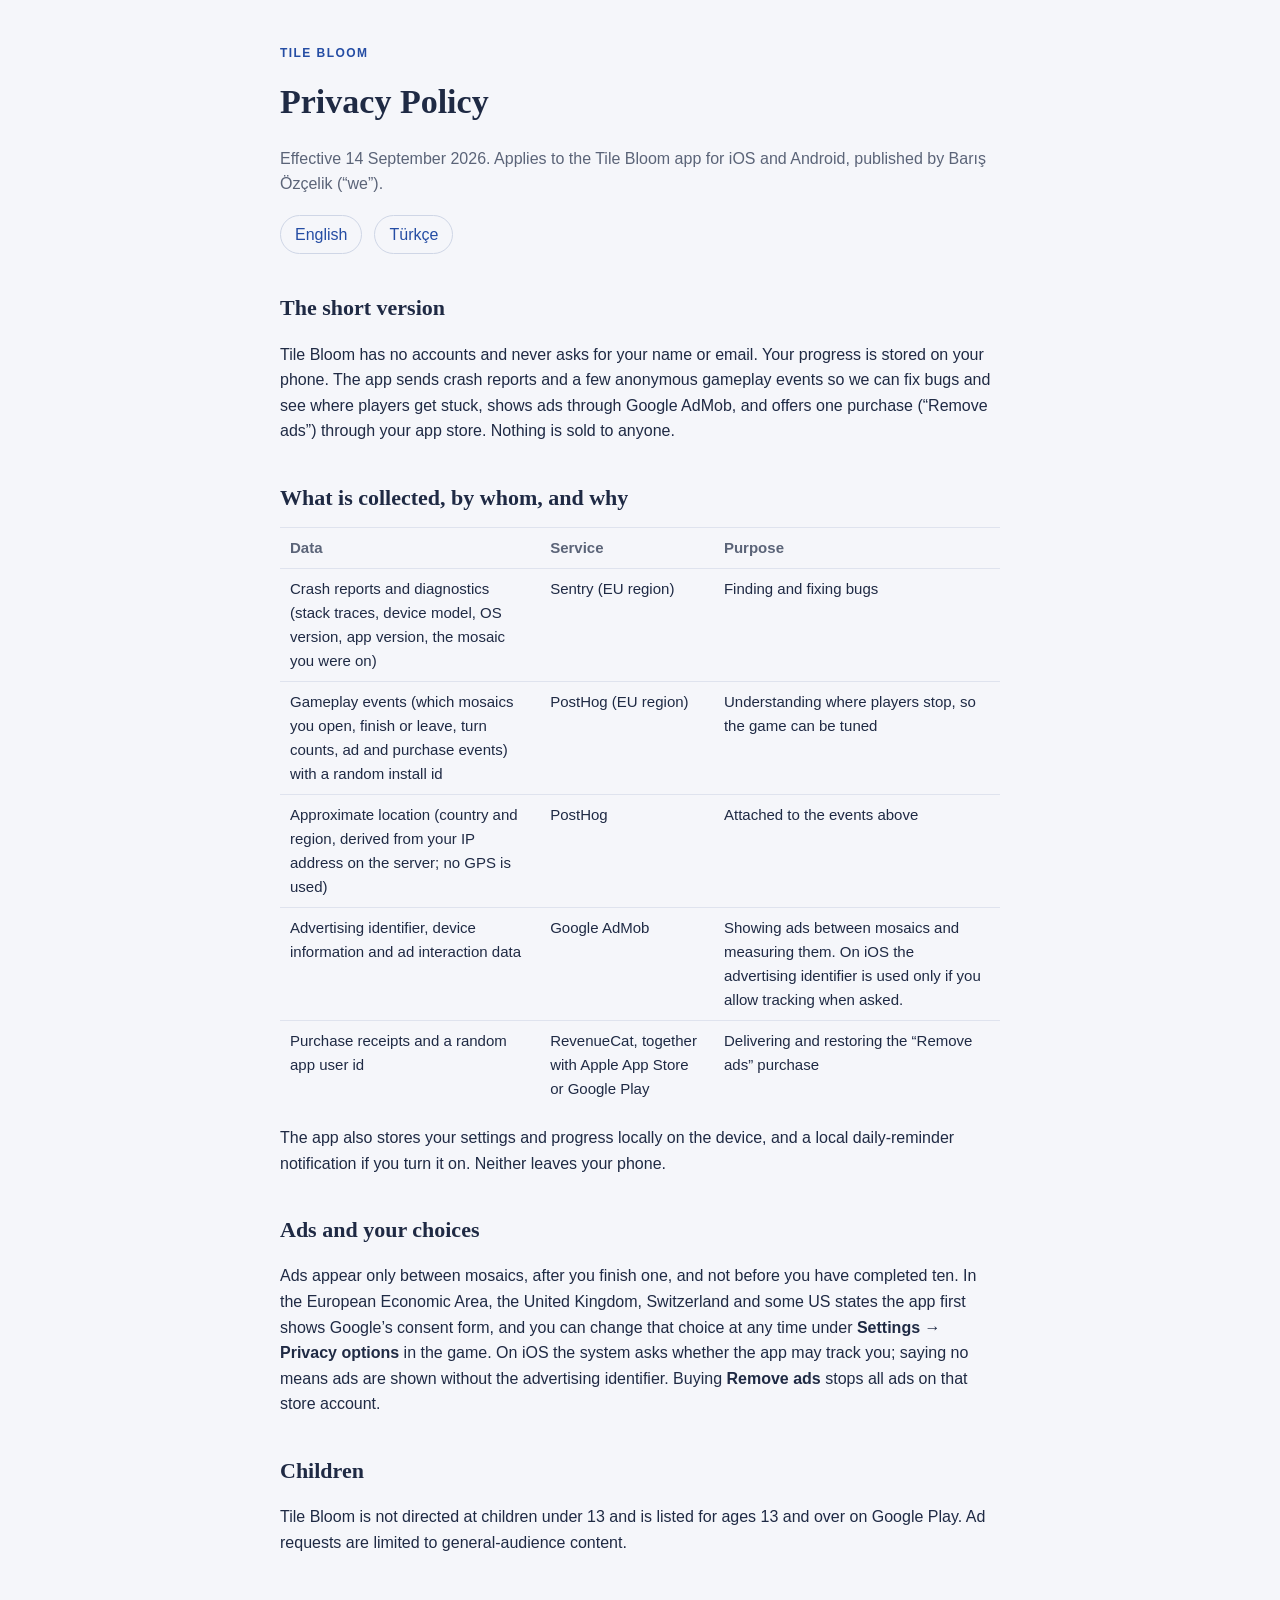
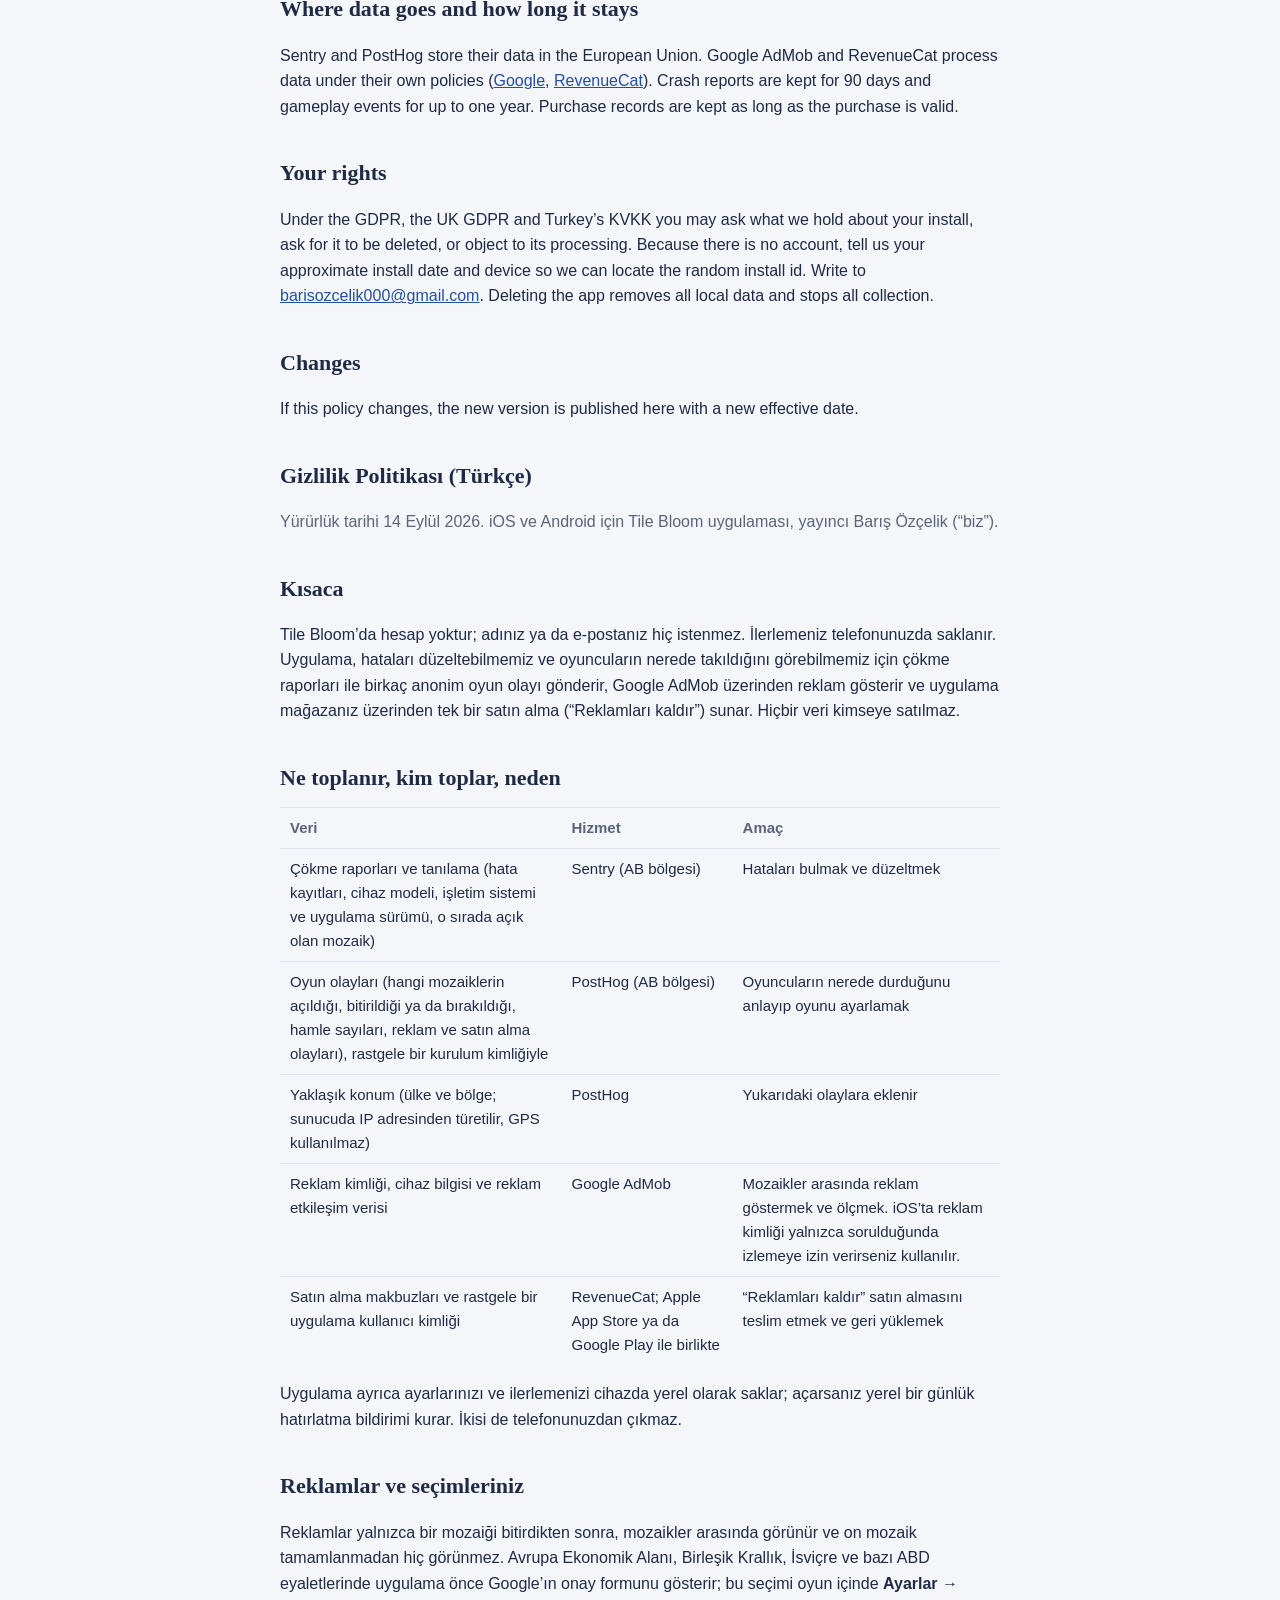
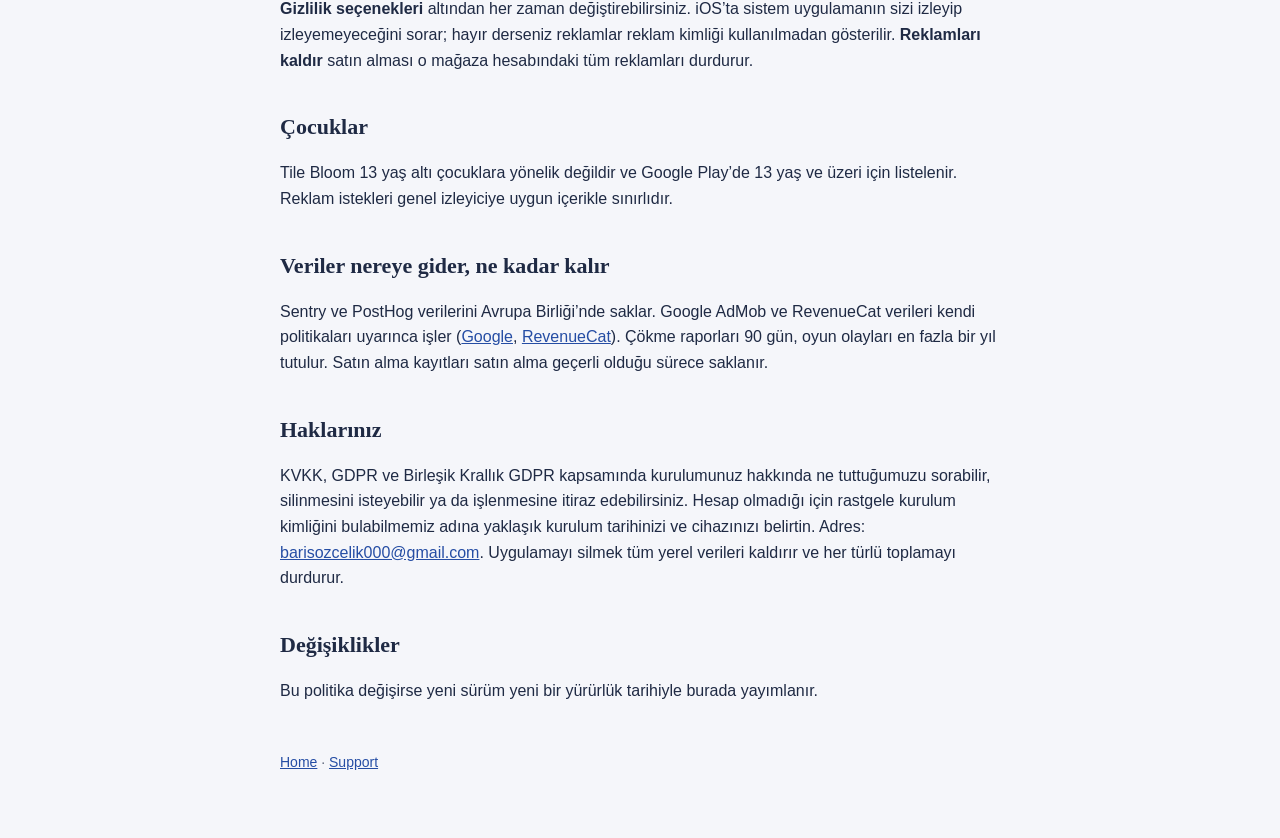
==== tile-bloom/privacy.html @ 5903bb20 "Move Tile Bloom pages under /tile-bloom, add a games index Co-Authored-By: Claude Fable 5.1 <noreply" ====
<!doctype html>
<html lang="en"><head><meta charset="utf-8"><meta name="viewport" content="width=device-width, initial-scale=1"><title>Tile Bloom – Privacy Policy</title><link rel="stylesheet" href="../style.css"></head>
<body><main>
<p class="kicker">Tile Bloom</p>
<h1>Privacy Policy</h1>
<p class="muted">Effective 14 September 2026. Applies to the Tile Bloom app for iOS and Android, published by Barış Özçelik (“we”).</p>
<div class="lang"><a href="#en">English</a><a href="#tr">Türkçe</a></div>

<section id="en">
<h2>The short version</h2>
<p>Tile Bloom has no accounts and never asks for your name or email. Your progress is stored on your phone. The app sends crash reports and a few anonymous gameplay events so we can fix bugs and see where players get stuck, shows ads through Google AdMob, and offers one purchase (“Remove ads”) through your app store. Nothing is sold to anyone.</p>

<h2>What is collected, by whom, and why</h2>
<table>
<tr><th>Data</th><th>Service</th><th>Purpose</th></tr>
<tr><td>Crash reports and diagnostics (stack traces, device model, OS version, app version, the mosaic you were on)</td><td>Sentry (EU region)</td><td>Finding and fixing bugs</td></tr>
<tr><td>Gameplay events (which mosaics you open, finish or leave, turn counts, ad and purchase events) with a random install id</td><td>PostHog (EU region)</td><td>Understanding where players stop, so the game can be tuned</td></tr>
<tr><td>Approximate location (country and region, derived from your IP address on the server; no GPS is used)</td><td>PostHog</td><td>Attached to the events above</td></tr>
<tr><td>Advertising identifier, device information and ad interaction data</td><td>Google AdMob</td><td>Showing ads between mosaics and measuring them. On iOS the advertising identifier is used only if you allow tracking when asked.</td></tr>
<tr><td>Purchase receipts and a random app user id</td><td>RevenueCat, together with Apple App Store or Google Play</td><td>Delivering and restoring the “Remove ads” purchase</td></tr>
</table>
<p>The app also stores your settings and progress locally on the device, and a local daily-reminder notification if you turn it on. Neither leaves your phone.</p>

<h2>Ads and your choices</h2>
<p>Ads appear only between mosaics, after you finish one, and not before you have completed ten. In the European Economic Area, the United Kingdom, Switzerland and some US states the app first shows Google’s consent form, and you can change that choice at any time under <strong>Settings → Privacy options</strong> in the game. On iOS the system asks whether the app may track you; saying no means ads are shown without the advertising identifier. Buying <strong>Remove ads</strong> stops all ads on that store account.</p>

<h2>Children</h2>
<p>Tile Bloom is not directed at children under 13 and is listed for ages 13 and over on Google Play. Ad requests are limited to general-audience content.</p>

<h2>Where data goes and how long it stays</h2>
<p>Sentry and PostHog store their data in the European Union. Google AdMob and RevenueCat process data under their own policies (<a href="https://policies.google.com/privacy">Google</a>, <a href="https://www.revenuecat.com/privacy">RevenueCat</a>). Crash reports are kept for 90 days and gameplay events for up to one year. Purchase records are kept as long as the purchase is valid.</p>

<h2>Your rights</h2>
<p>Under the GDPR, the UK GDPR and Turkey’s KVKK you may ask what we hold about your install, ask for it to be deleted, or object to its processing. Because there is no account, tell us your approximate install date and device so we can locate the random install id. Write to <a href="mailto:barisozcelik000@gmail.com">barisozcelik000@gmail.com</a>. Deleting the app removes all local data and stops all collection.</p>

<h2>Changes</h2>
<p>If this policy changes, the new version is published here with a new effective date.</p>
</section>

<section id="tr" lang="tr">
<h2>Gizlilik Politikası (Türkçe)</h2>
<p class="muted">Yürürlük tarihi 14 Eylül 2026. iOS ve Android için Tile Bloom uygulaması, yayıncı Barış Özçelik (“biz”).</p>

<h2>Kısaca</h2>
<p>Tile Bloom’da hesap yoktur; adınız ya da e-postanız hiç istenmez. İlerlemeniz telefonunuzda saklanır. Uygulama, hataları düzeltebilmemiz ve oyuncuların nerede takıldığını görebilmemiz için çökme raporları ile birkaç anonim oyun olayı gönderir, Google AdMob üzerinden reklam gösterir ve uygulama mağazanız üzerinden tek bir satın alma (“Reklamları kaldır”) sunar. Hiçbir veri kimseye satılmaz.</p>

<h2>Ne toplanır, kim toplar, neden</h2>
<table>
<tr><th>Veri</th><th>Hizmet</th><th>Amaç</th></tr>
<tr><td>Çökme raporları ve tanılama (hata kayıtları, cihaz modeli, işletim sistemi ve uygulama sürümü, o sırada açık olan mozaik)</td><td>Sentry (AB bölgesi)</td><td>Hataları bulmak ve düzeltmek</td></tr>
<tr><td>Oyun olayları (hangi mozaiklerin açıldığı, bitirildiği ya da bırakıldığı, hamle sayıları, reklam ve satın alma olayları), rastgele bir kurulum kimliğiyle</td><td>PostHog (AB bölgesi)</td><td>Oyuncuların nerede durduğunu anlayıp oyunu ayarlamak</td></tr>
<tr><td>Yaklaşık konum (ülke ve bölge; sunucuda IP adresinden türetilir, GPS kullanılmaz)</td><td>PostHog</td><td>Yukarıdaki olaylara eklenir</td></tr>
<tr><td>Reklam kimliği, cihaz bilgisi ve reklam etkileşim verisi</td><td>Google AdMob</td><td>Mozaikler arasında reklam göstermek ve ölçmek. iOS’ta reklam kimliği yalnızca sorulduğunda izlemeye izin verirseniz kullanılır.</td></tr>
<tr><td>Satın alma makbuzları ve rastgele bir uygulama kullanıcı kimliği</td><td>RevenueCat; Apple App Store ya da Google Play ile birlikte</td><td>“Reklamları kaldır” satın almasını teslim etmek ve geri yüklemek</td></tr>
</table>
<p>Uygulama ayrıca ayarlarınızı ve ilerlemenizi cihazda yerel olarak saklar; açarsanız yerel bir günlük hatırlatma bildirimi kurar. İkisi de telefonunuzdan çıkmaz.</p>

<h2>Reklamlar ve seçimleriniz</h2>
<p>Reklamlar yalnızca bir mozaiği bitirdikten sonra, mozaikler arasında görünür ve on mozaik tamamlanmadan hiç görünmez. Avrupa Ekonomik Alanı, Birleşik Krallık, İsviçre ve bazı ABD eyaletlerinde uygulama önce Google’ın onay formunu gösterir; bu seçimi oyun içinde <strong>Ayarlar → Gizlilik seçenekleri</strong> altından her zaman değiştirebilirsiniz. iOS’ta sistem uygulamanın sizi izleyip izleyemeyeceğini sorar; hayır derseniz reklamlar reklam kimliği kullanılmadan gösterilir. <strong>Reklamları kaldır</strong> satın alması o mağaza hesabındaki tüm reklamları durdurur.</p>

<h2>Çocuklar</h2>
<p>Tile Bloom 13 yaş altı çocuklara yönelik değildir ve Google Play’de 13 yaş ve üzeri için listelenir. Reklam istekleri genel izleyiciye uygun içerikle sınırlıdır.</p>

<h2>Veriler nereye gider, ne kadar kalır</h2>
<p>Sentry ve PostHog verilerini Avrupa Birliği’nde saklar. Google AdMob ve RevenueCat verileri kendi politikaları uyarınca işler (<a href="https://policies.google.com/privacy">Google</a>, <a href="https://www.revenuecat.com/privacy">RevenueCat</a>). Çökme raporları 90 gün, oyun olayları en fazla bir yıl tutulur. Satın alma kayıtları satın alma geçerli olduğu sürece saklanır.</p>

<h2>Haklarınız</h2>
<p>KVKK, GDPR ve Birleşik Krallık GDPR kapsamında kurulumunuz hakkında ne tuttuğumuzu sorabilir, silinmesini isteyebilir ya da işlenmesine itiraz edebilirsiniz. Hesap olmadığı için rastgele kurulum kimliğini bulabilmemiz adına yaklaşık kurulum tarihinizi ve cihazınızı belirtin. Adres: <a href="mailto:barisozcelik000@gmail.com">barisozcelik000@gmail.com</a>. Uygulamayı silmek tüm yerel verileri kaldırır ve her türlü toplamayı durdurur.</p>

<h2>Değişiklikler</h2>
<p>Bu politika değişirse yeni sürüm yeni bir yürürlük tarihiyle burada yayımlanır.</p>
</section>

<footer><a href="index.html">Home</a> · <a href="support.html">Support</a></footer>
</main></body></html>
---- style.css ----
:root { color-scheme: light; --ink: #1f2a44; --muted: #5b6478; --accent: #254da4; --bg: #f5f6fa; --card: #fffdf6; }
body { margin: 0; padding: 32px 20px 64px; background: var(--bg); color: var(--ink); font: 16px/1.6 -apple-system, "Segoe UI", Roboto, sans-serif; }
main { max-width: 720px; margin: 0 auto; }
h1 { font-family: Georgia, "Times New Roman", serif; font-weight: 600; font-size: 34px; margin: 0 0 6px; }
h2 { font-family: Georgia, serif; font-weight: 600; font-size: 22px; margin: 36px 0 8px; }
.kicker { color: var(--accent); letter-spacing: .12em; text-transform: uppercase; font-size: 12px; font-weight: 600; }
.muted { color: var(--muted); }
nav a { margin-right: 18px; color: var(--accent); }
a { color: var(--accent); }
table { border-collapse: collapse; width: 100%; margin: 12px 0; font-size: 15px; }
th, td { text-align: left; vertical-align: top; padding: 8px 10px; border-top: 1px solid #dfe3ee; }
th { color: var(--muted); font-weight: 600; }
.card { background: var(--card); border: 1px solid #e6e1d3; border-radius: 16px; padding: 18px 22px; margin: 16px 0; }
.lang { display: flex; gap: 12px; margin: 18px 0 28px; }
.lang a { padding: 6px 14px; border: 1px solid #cfd6e6; border-radius: 20px; text-decoration: none; }
footer { margin-top: 48px; color: var(--muted); font-size: 14px; }
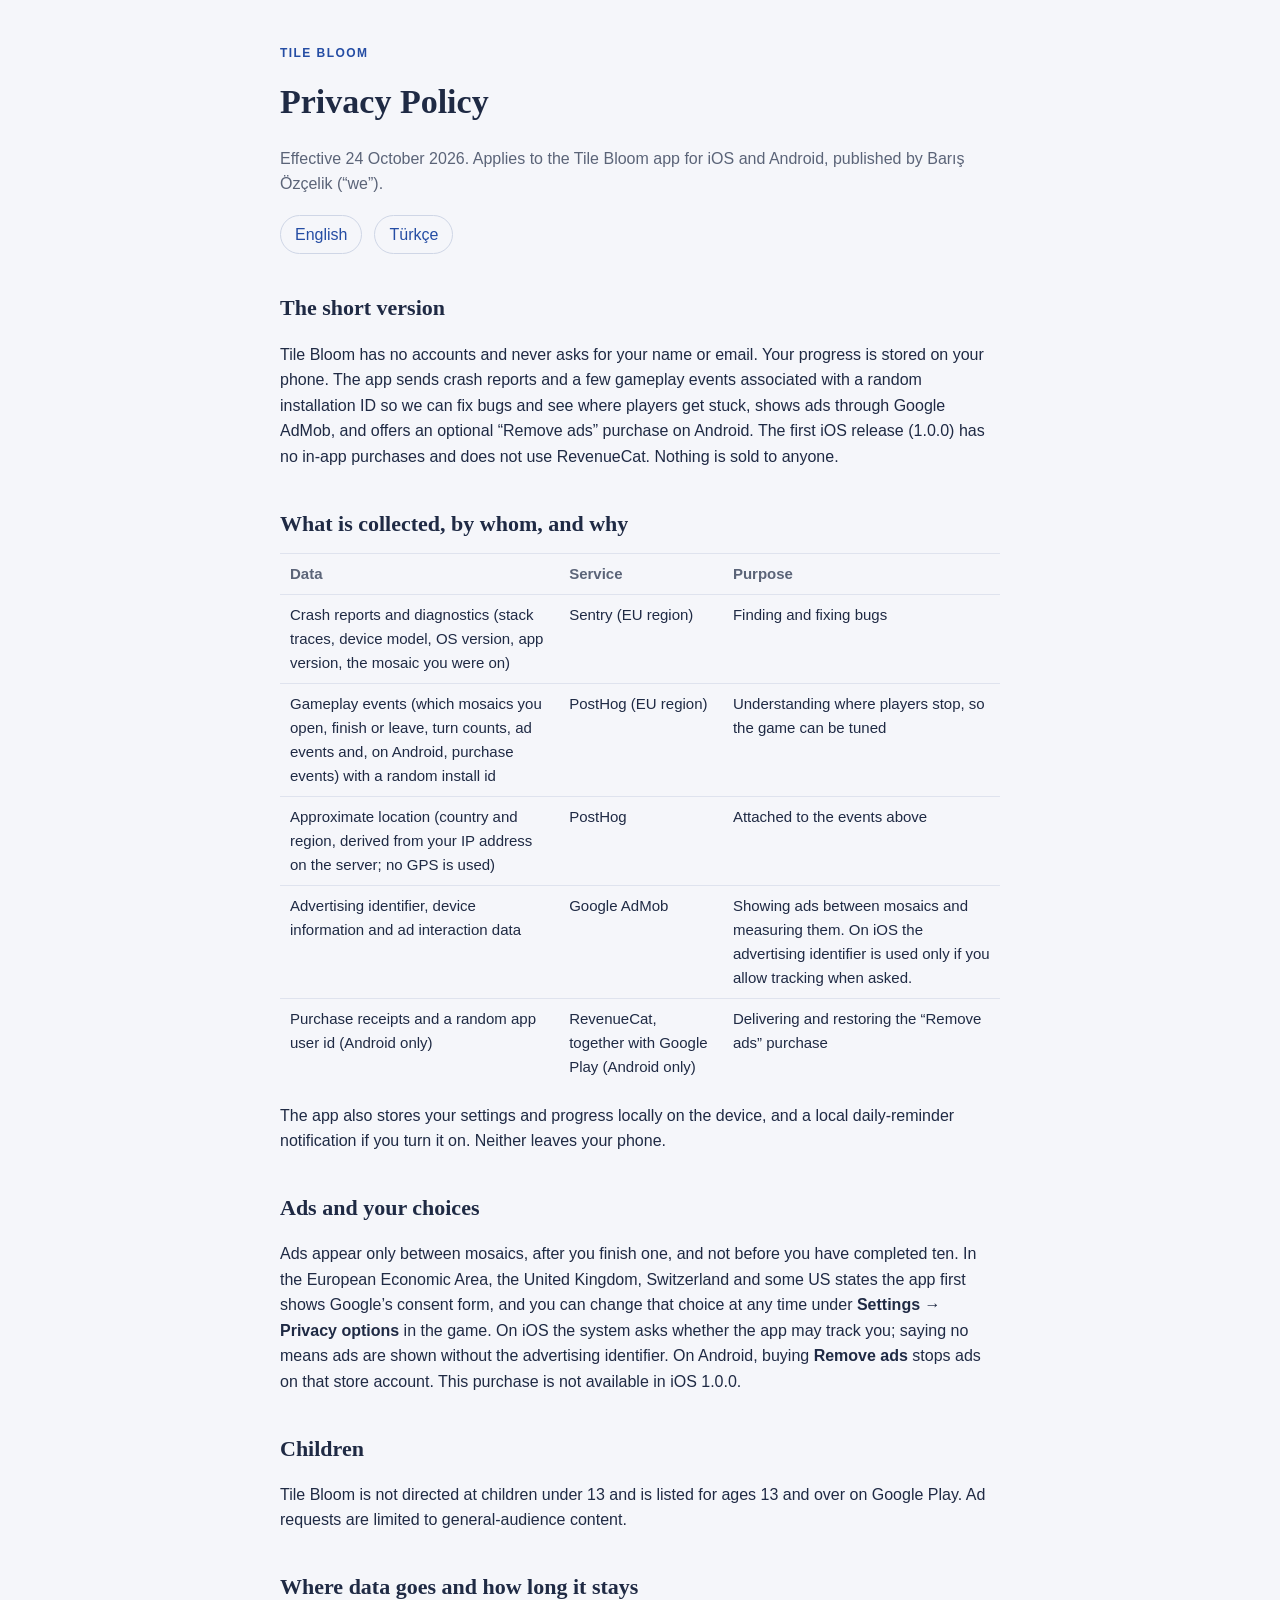
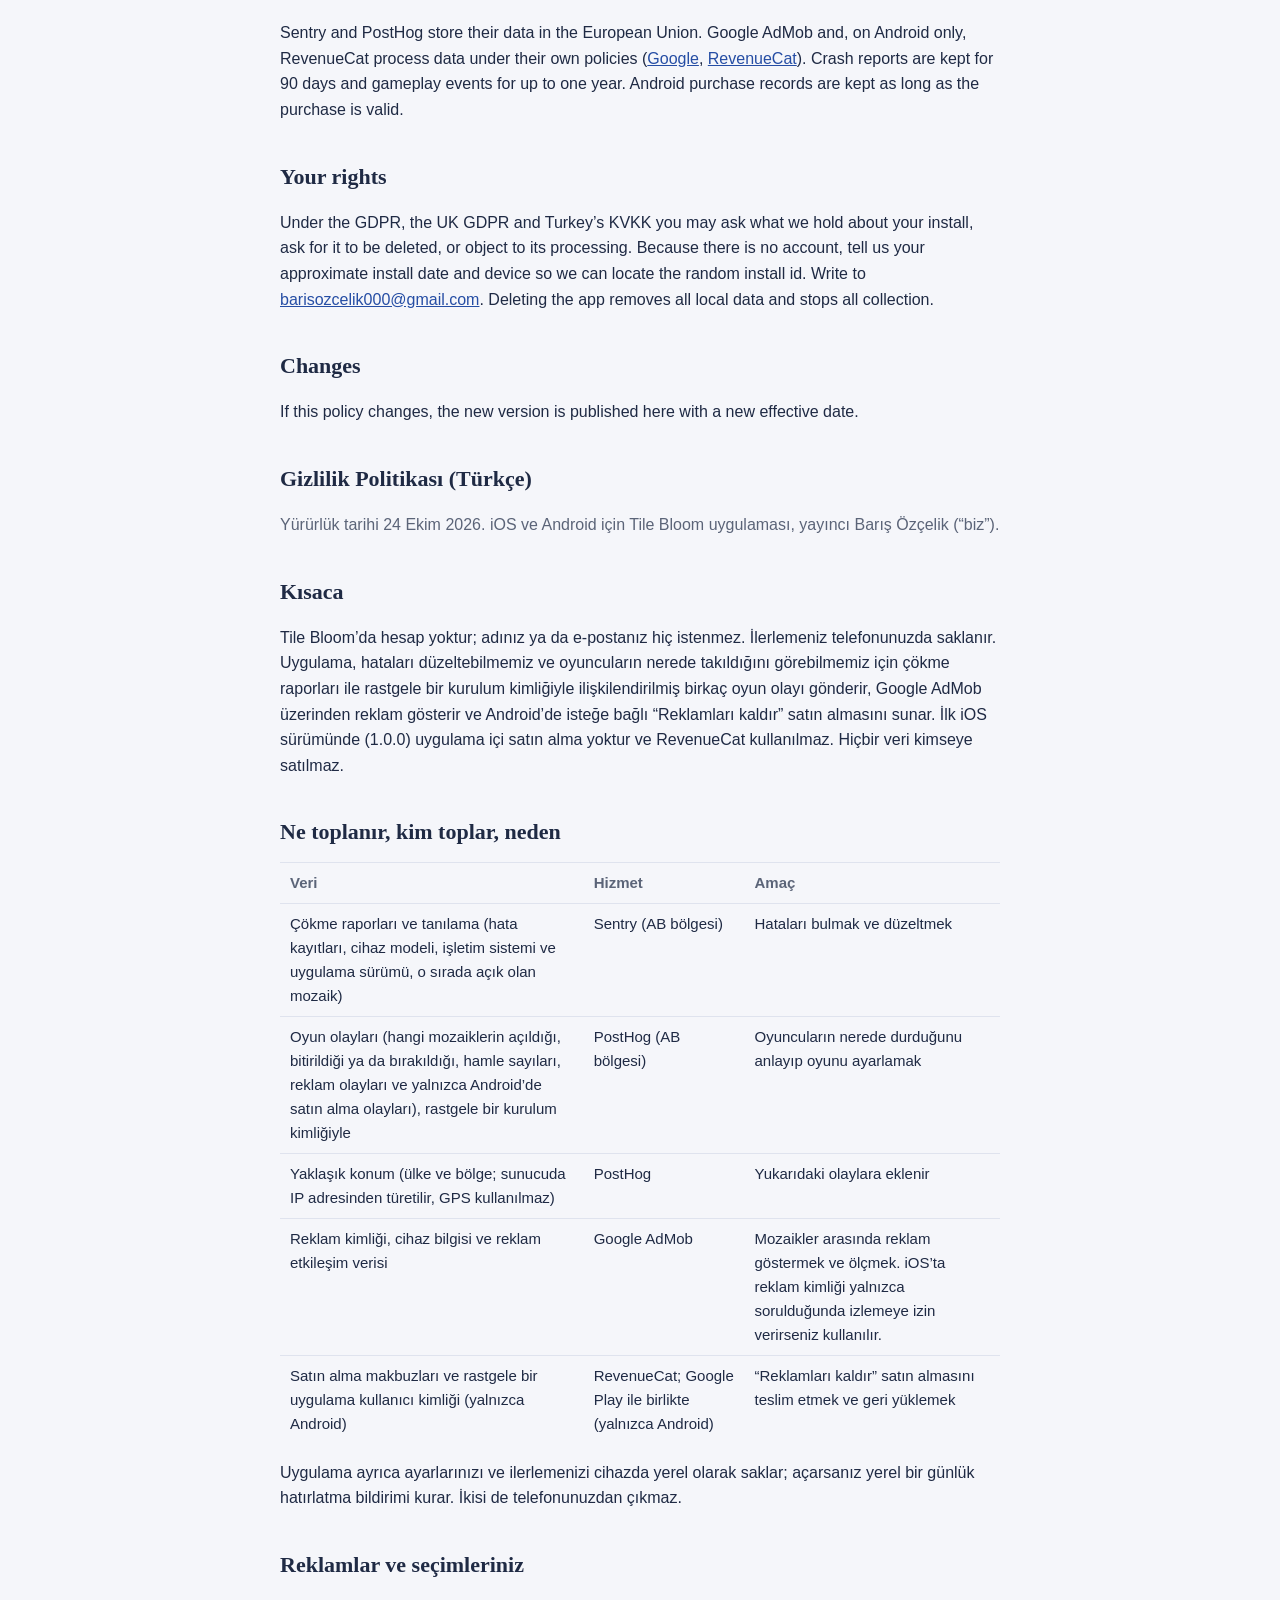
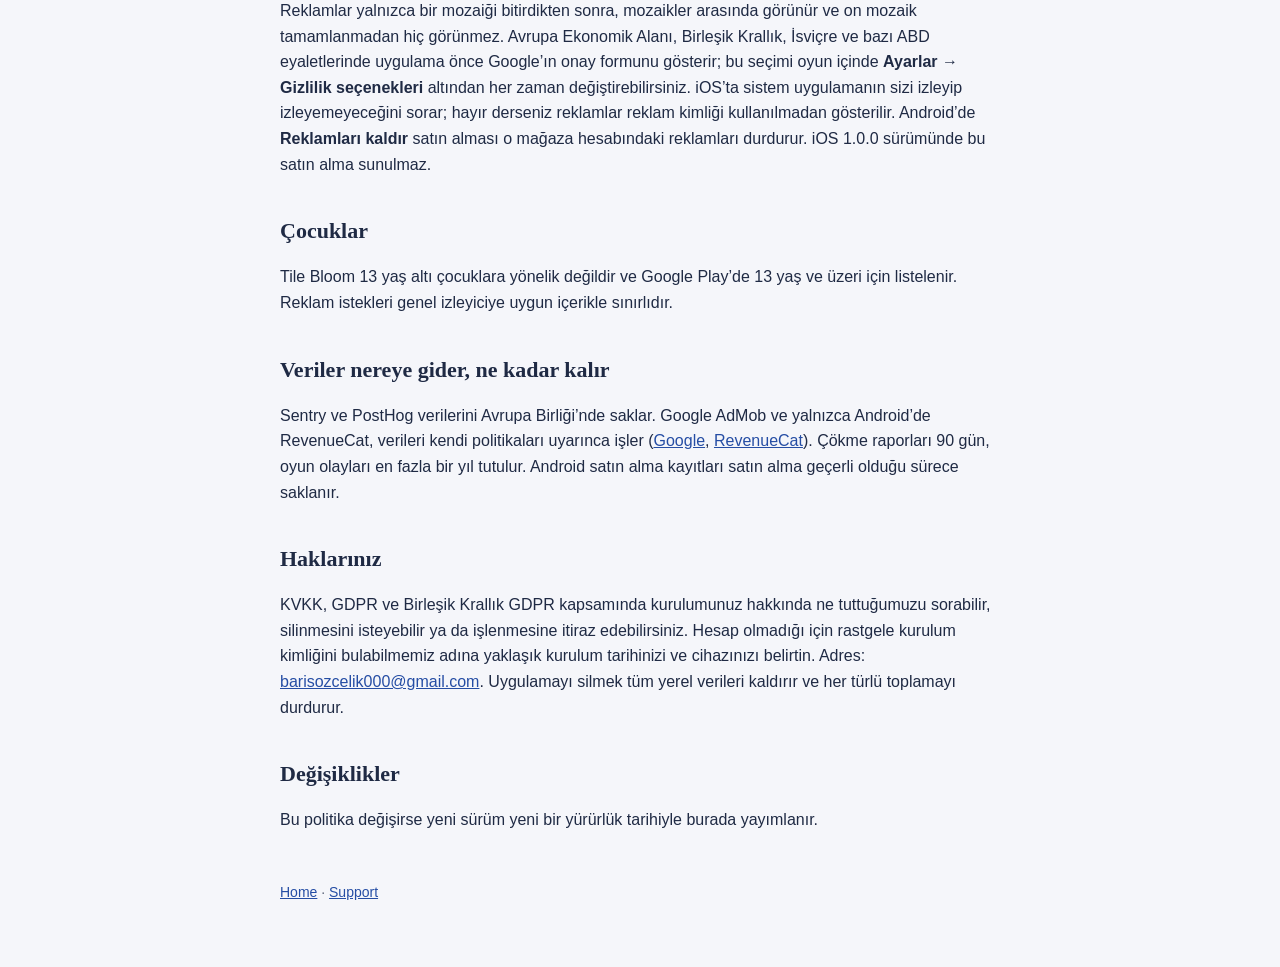
==== commit 7cc89252: "Clarify ads-only iOS launch in privacy and support pages" ====
--- a/tile-bloom/privacy.html
+++ b/tile-bloom/privacy.html
@@ -3,32 +3,32 @@
 <body><main>
 <p class="kicker">Tile Bloom</p>
 <h1>Privacy Policy</h1>
-<p class="muted">Effective 14 September 2026. Applies to the Tile Bloom app for iOS and Android, published by Barış Özçelik (“we”).</p>
+<p class="muted">Effective 24 October 2026. Applies to the Tile Bloom app for iOS and Android, published by Barış Özçelik (“we”).</p>
 <div class="lang"><a href="#en">English</a><a href="#tr">Türkçe</a></div>
 
 <section id="en">
 <h2>The short version</h2>
-<p>Tile Bloom has no accounts and never asks for your name or email. Your progress is stored on your phone. The app sends crash reports and a few anonymous gameplay events so we can fix bugs and see where players get stuck, shows ads through Google AdMob, and offers one purchase (“Remove ads”) through your app store. Nothing is sold to anyone.</p>
+<p>Tile Bloom has no accounts and never asks for your name or email. Your progress is stored on your phone. The app sends crash reports and a few gameplay events associated with a random installation ID so we can fix bugs and see where players get stuck, shows ads through Google AdMob, and offers an optional “Remove ads” purchase on Android. The first iOS release (1.0.0) has no in-app purchases and does not use RevenueCat. Nothing is sold to anyone.</p>
 
 <h2>What is collected, by whom, and why</h2>
 <table>
 <tr><th>Data</th><th>Service</th><th>Purpose</th></tr>
 <tr><td>Crash reports and diagnostics (stack traces, device model, OS version, app version, the mosaic you were on)</td><td>Sentry (EU region)</td><td>Finding and fixing bugs</td></tr>
-<tr><td>Gameplay events (which mosaics you open, finish or leave, turn counts, ad and purchase events) with a random install id</td><td>PostHog (EU region)</td><td>Understanding where players stop, so the game can be tuned</td></tr>
+<tr><td>Gameplay events (which mosaics you open, finish or leave, turn counts, ad events and, on Android, purchase events) with a random install id</td><td>PostHog (EU region)</td><td>Understanding where players stop, so the game can be tuned</td></tr>
 <tr><td>Approximate location (country and region, derived from your IP address on the server; no GPS is used)</td><td>PostHog</td><td>Attached to the events above</td></tr>
 <tr><td>Advertising identifier, device information and ad interaction data</td><td>Google AdMob</td><td>Showing ads between mosaics and measuring them. On iOS the advertising identifier is used only if you allow tracking when asked.</td></tr>
-<tr><td>Purchase receipts and a random app user id</td><td>RevenueCat, together with Apple App Store or Google Play</td><td>Delivering and restoring the “Remove ads” purchase</td></tr>
+<tr><td>Purchase receipts and a random app user id (Android only)</td><td>RevenueCat, together with Google Play (Android only)</td><td>Delivering and restoring the “Remove ads” purchase</td></tr>
 </table>
 <p>The app also stores your settings and progress locally on the device, and a local daily-reminder notification if you turn it on. Neither leaves your phone.</p>
 
 <h2>Ads and your choices</h2>
-<p>Ads appear only between mosaics, after you finish one, and not before you have completed ten. In the European Economic Area, the United Kingdom, Switzerland and some US states the app first shows Google’s consent form, and you can change that choice at any time under <strong>Settings → Privacy options</strong> in the game. On iOS the system asks whether the app may track you; saying no means ads are shown without the advertising identifier. Buying <strong>Remove ads</strong> stops all ads on that store account.</p>
+<p>Ads appear only between mosaics, after you finish one, and not before you have completed ten. In the European Economic Area, the United Kingdom, Switzerland and some US states the app first shows Google’s consent form, and you can change that choice at any time under <strong>Settings → Privacy options</strong> in the game. On iOS the system asks whether the app may track you; saying no means ads are shown without the advertising identifier. On Android, buying <strong>Remove ads</strong> stops ads on that store account. This purchase is not available in iOS 1.0.0.</p>
 
 <h2>Children</h2>
 <p>Tile Bloom is not directed at children under 13 and is listed for ages 13 and over on Google Play. Ad requests are limited to general-audience content.</p>
 
 <h2>Where data goes and how long it stays</h2>
-<p>Sentry and PostHog store their data in the European Union. Google AdMob and RevenueCat process data under their own policies (<a href="https://policies.google.com/privacy">Google</a>, <a href="https://www.revenuecat.com/privacy">RevenueCat</a>). Crash reports are kept for 90 days and gameplay events for up to one year. Purchase records are kept as long as the purchase is valid.</p>
+<p>Sentry and PostHog store their data in the European Union. Google AdMob and, on Android only, RevenueCat process data under their own policies (<a href="https://policies.google.com/privacy">Google</a>, <a href="https://www.revenuecat.com/privacy">RevenueCat</a>). Crash reports are kept for 90 days and gameplay events for up to one year. Android purchase records are kept as long as the purchase is valid.</p>
 
 <h2>Your rights</h2>
 <p>Under the GDPR, the UK GDPR and Turkey’s KVKK you may ask what we hold about your install, ask for it to be deleted, or object to its processing. Because there is no account, tell us your approximate install date and device so we can locate the random install id. Write to <a href="mailto:barisozcelik000@gmail.com">barisozcelik000@gmail.com</a>. Deleting the app removes all local data and stops all collection.</p>
@@ -39,30 +39,30 @@
 
 <section id="tr" lang="tr">
 <h2>Gizlilik Politikası (Türkçe)</h2>
-<p class="muted">Yürürlük tarihi 14 Eylül 2026. iOS ve Android için Tile Bloom uygulaması, yayıncı Barış Özçelik (“biz”).</p>
+<p class="muted">Yürürlük tarihi 24 Ekim 2026. iOS ve Android için Tile Bloom uygulaması, yayıncı Barış Özçelik (“biz”).</p>
 
 <h2>Kısaca</h2>
-<p>Tile Bloom’da hesap yoktur; adınız ya da e-postanız hiç istenmez. İlerlemeniz telefonunuzda saklanır. Uygulama, hataları düzeltebilmemiz ve oyuncuların nerede takıldığını görebilmemiz için çökme raporları ile birkaç anonim oyun olayı gönderir, Google AdMob üzerinden reklam gösterir ve uygulama mağazanız üzerinden tek bir satın alma (“Reklamları kaldır”) sunar. Hiçbir veri kimseye satılmaz.</p>
+<p>Tile Bloom’da hesap yoktur; adınız ya da e-postanız hiç istenmez. İlerlemeniz telefonunuzda saklanır. Uygulama, hataları düzeltebilmemiz ve oyuncuların nerede takıldığını görebilmemiz için çökme raporları ile rastgele bir kurulum kimliğiyle ilişkilendirilmiş birkaç oyun olayı gönderir, Google AdMob üzerinden reklam gösterir ve Android’de isteğe bağlı “Reklamları kaldır” satın almasını sunar. İlk iOS sürümünde (1.0.0) uygulama içi satın alma yoktur ve RevenueCat kullanılmaz. Hiçbir veri kimseye satılmaz.</p>
 
 <h2>Ne toplanır, kim toplar, neden</h2>
 <table>
 <tr><th>Veri</th><th>Hizmet</th><th>Amaç</th></tr>
 <tr><td>Çökme raporları ve tanılama (hata kayıtları, cihaz modeli, işletim sistemi ve uygulama sürümü, o sırada açık olan mozaik)</td><td>Sentry (AB bölgesi)</td><td>Hataları bulmak ve düzeltmek</td></tr>
-<tr><td>Oyun olayları (hangi mozaiklerin açıldığı, bitirildiği ya da bırakıldığı, hamle sayıları, reklam ve satın alma olayları), rastgele bir kurulum kimliğiyle</td><td>PostHog (AB bölgesi)</td><td>Oyuncuların nerede durduğunu anlayıp oyunu ayarlamak</td></tr>
+<tr><td>Oyun olayları (hangi mozaiklerin açıldığı, bitirildiği ya da bırakıldığı, hamle sayıları, reklam olayları ve yalnızca Android’de satın alma olayları), rastgele bir kurulum kimliğiyle</td><td>PostHog (AB bölgesi)</td><td>Oyuncuların nerede durduğunu anlayıp oyunu ayarlamak</td></tr>
 <tr><td>Yaklaşık konum (ülke ve bölge; sunucuda IP adresinden türetilir, GPS kullanılmaz)</td><td>PostHog</td><td>Yukarıdaki olaylara eklenir</td></tr>
 <tr><td>Reklam kimliği, cihaz bilgisi ve reklam etkileşim verisi</td><td>Google AdMob</td><td>Mozaikler arasında reklam göstermek ve ölçmek. iOS’ta reklam kimliği yalnızca sorulduğunda izlemeye izin verirseniz kullanılır.</td></tr>
-<tr><td>Satın alma makbuzları ve rastgele bir uygulama kullanıcı kimliği</td><td>RevenueCat; Apple App Store ya da Google Play ile birlikte</td><td>“Reklamları kaldır” satın almasını teslim etmek ve geri yüklemek</td></tr>
+<tr><td>Satın alma makbuzları ve rastgele bir uygulama kullanıcı kimliği (yalnızca Android)</td><td>RevenueCat; Google Play ile birlikte (yalnızca Android)</td><td>“Reklamları kaldır” satın almasını teslim etmek ve geri yüklemek</td></tr>
 </table>
 <p>Uygulama ayrıca ayarlarınızı ve ilerlemenizi cihazda yerel olarak saklar; açarsanız yerel bir günlük hatırlatma bildirimi kurar. İkisi de telefonunuzdan çıkmaz.</p>
 
 <h2>Reklamlar ve seçimleriniz</h2>
-<p>Reklamlar yalnızca bir mozaiği bitirdikten sonra, mozaikler arasında görünür ve on mozaik tamamlanmadan hiç görünmez. Avrupa Ekonomik Alanı, Birleşik Krallık, İsviçre ve bazı ABD eyaletlerinde uygulama önce Google’ın onay formunu gösterir; bu seçimi oyun içinde <strong>Ayarlar → Gizlilik seçenekleri</strong> altından her zaman değiştirebilirsiniz. iOS’ta sistem uygulamanın sizi izleyip izleyemeyeceğini sorar; hayır derseniz reklamlar reklam kimliği kullanılmadan gösterilir. <strong>Reklamları kaldır</strong> satın alması o mağaza hesabındaki tüm reklamları durdurur.</p>
+<p>Reklamlar yalnızca bir mozaiği bitirdikten sonra, mozaikler arasında görünür ve on mozaik tamamlanmadan hiç görünmez. Avrupa Ekonomik Alanı, Birleşik Krallık, İsviçre ve bazı ABD eyaletlerinde uygulama önce Google’ın onay formunu gösterir; bu seçimi oyun içinde <strong>Ayarlar → Gizlilik seçenekleri</strong> altından her zaman değiştirebilirsiniz. iOS’ta sistem uygulamanın sizi izleyip izleyemeyeceğini sorar; hayır derseniz reklamlar reklam kimliği kullanılmadan gösterilir. Android’de <strong>Reklamları kaldır</strong> satın alması o mağaza hesabındaki reklamları durdurur. iOS 1.0.0 sürümünde bu satın alma sunulmaz.</p>
 
 <h2>Çocuklar</h2>
 <p>Tile Bloom 13 yaş altı çocuklara yönelik değildir ve Google Play’de 13 yaş ve üzeri için listelenir. Reklam istekleri genel izleyiciye uygun içerikle sınırlıdır.</p>
 
 <h2>Veriler nereye gider, ne kadar kalır</h2>
-<p>Sentry ve PostHog verilerini Avrupa Birliği’nde saklar. Google AdMob ve RevenueCat verileri kendi politikaları uyarınca işler (<a href="https://policies.google.com/privacy">Google</a>, <a href="https://www.revenuecat.com/privacy">RevenueCat</a>). Çökme raporları 90 gün, oyun olayları en fazla bir yıl tutulur. Satın alma kayıtları satın alma geçerli olduğu sürece saklanır.</p>
+<p>Sentry ve PostHog verilerini Avrupa Birliği’nde saklar. Google AdMob ve yalnızca Android’de RevenueCat, verileri kendi politikaları uyarınca işler (<a href="https://policies.google.com/privacy">Google</a>, <a href="https://www.revenuecat.com/privacy">RevenueCat</a>). Çökme raporları 90 gün, oyun olayları en fazla bir yıl tutulur. Android satın alma kayıtları satın alma geçerli olduğu sürece saklanır.</p>
 
 <h2>Haklarınız</h2>
 <p>KVKK, GDPR ve Birleşik Krallık GDPR kapsamında kurulumunuz hakkında ne tuttuğumuzu sorabilir, silinmesini isteyebilir ya da işlenmesine itiraz edebilirsiniz. Hesap olmadığı için rastgele kurulum kimliğini bulabilmemiz adına yaklaşık kurulum tarihinizi ve cihazınızı belirtin. Adres: <a href="mailto:barisozcelik000@gmail.com">barisozcelik000@gmail.com</a>. Uygulamayı silmek tüm yerel verileri kaldırır ve her türlü toplamayı durdurur.</p>
